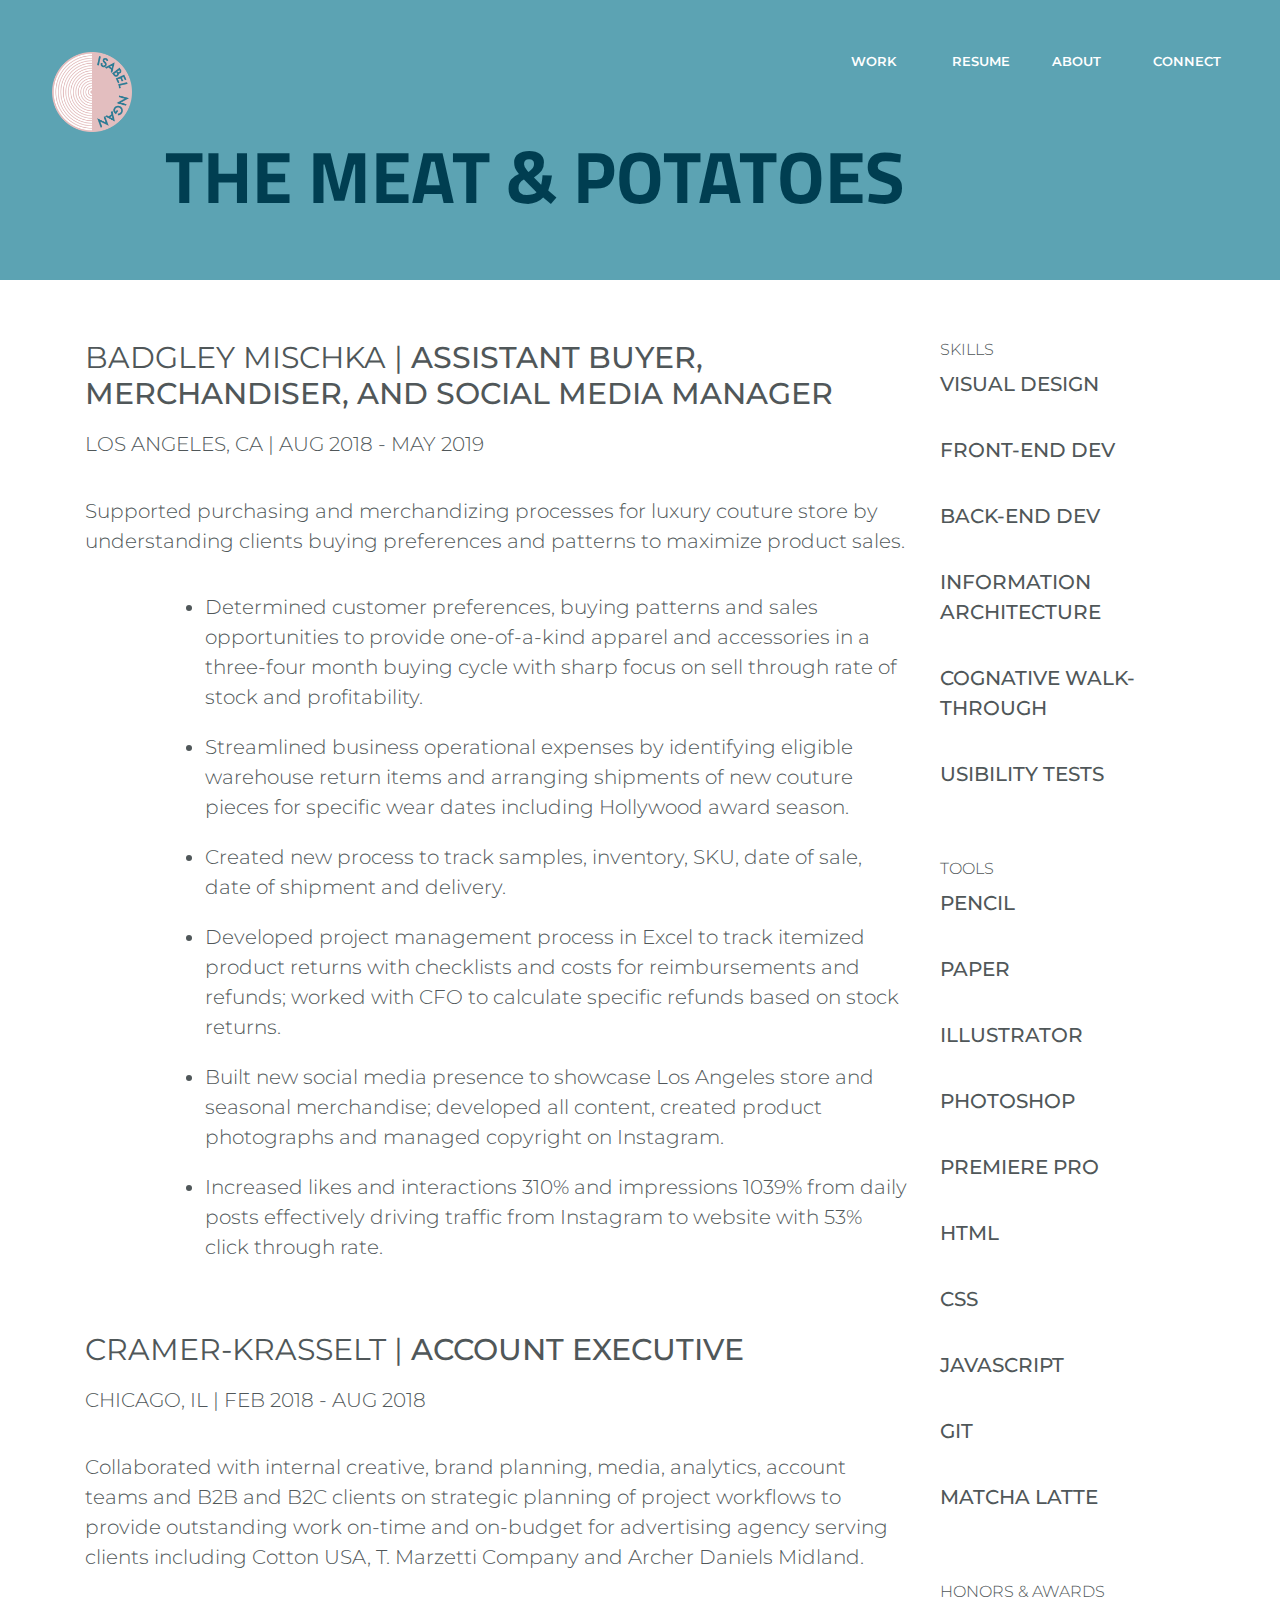
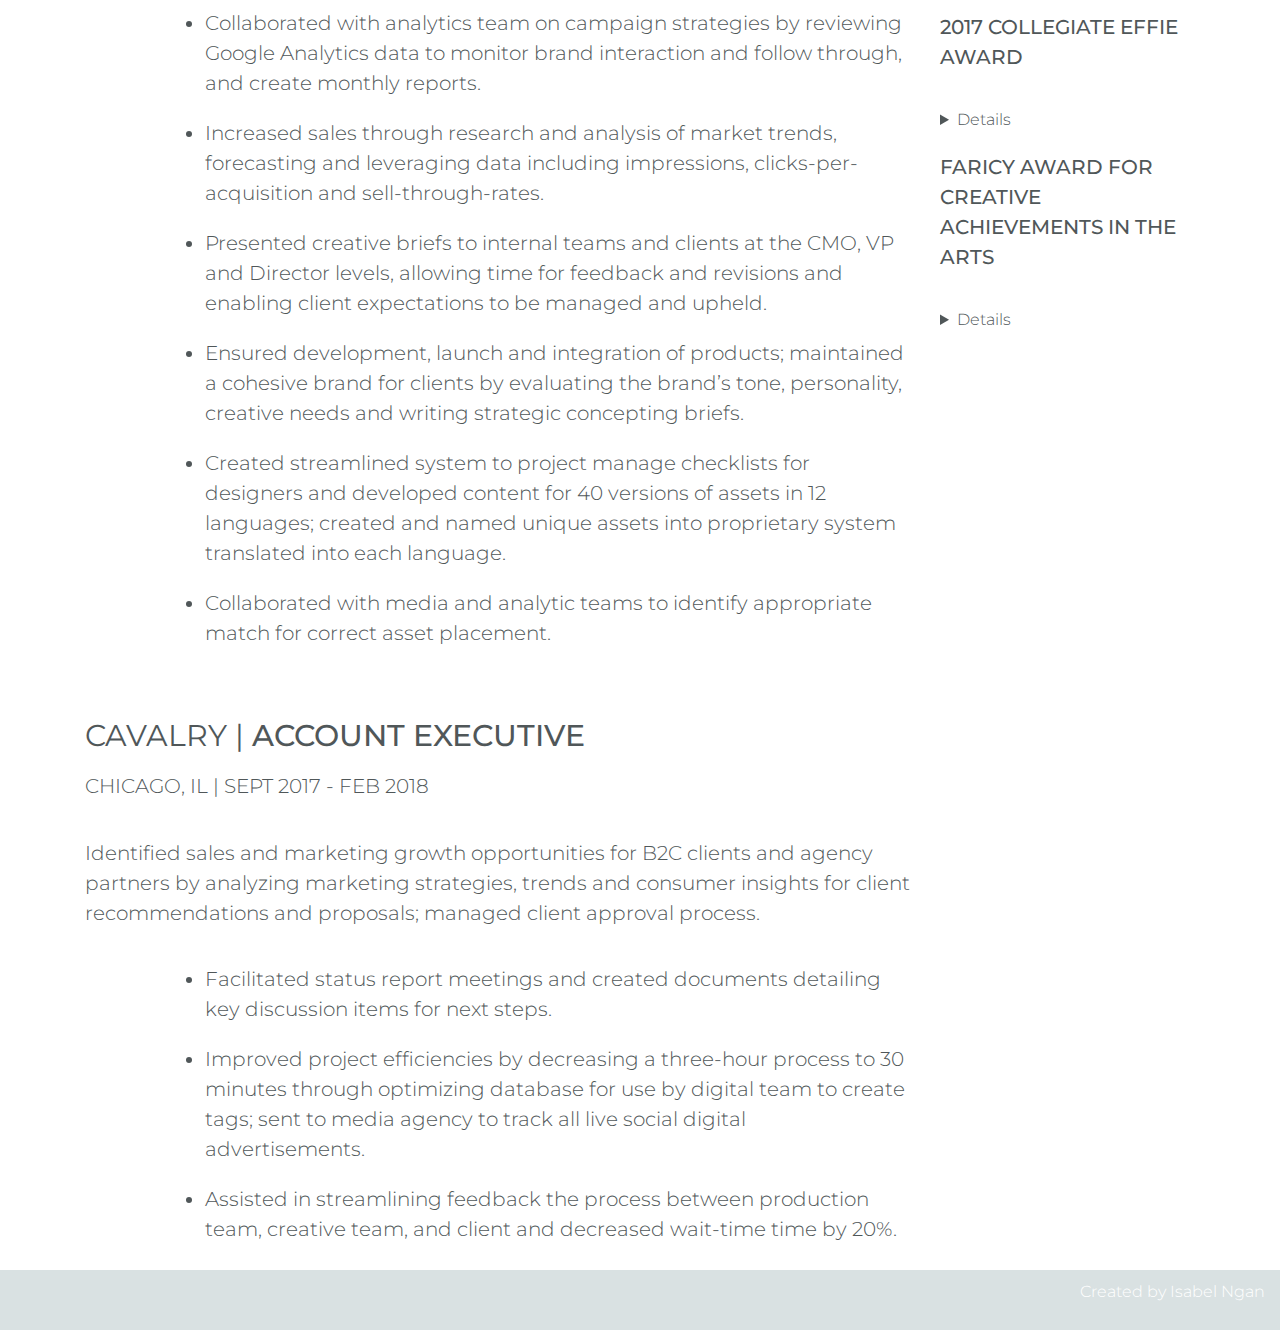
==== resume.html @ e82fddae "updates! aboabout and work and resume are good to go" ====
<!DOCTYPE html>
<html lang="en-us">

<header>
    <title>Isabel Ngan | Resume</title>
    <link rel="stylesheet" href="https://stackpath.bootstrapcdn.com/bootstrap/4.3.1/css/bootstrap.min.css"
        integrity="sha384-ggOyR0iXCbMQv3Xipma34MD+dH/1fQ784/j6cY/iJTQUOhcWr7x9JvoRxT2MZw1T" crossorigin="anonymous">
    <link rel="stylesheet" href="https://maxcdn.bootstrapcdn.com/font-awesome/4.5.0/css/font-awesome.min.css">
    <link rel="stylesheet" type="text/css" href="inganstyle.css">

    <!-----Font Links----->
    <!--Header font-->
    <link href="https://fonts.googleapis.com/css?family=Montserrat:800&display=swap" rel="stylesheet">
    <!--Body/Title3 Font-->
    <link href="https://fonts.googleapis.com/css?family=Montserrat:300,400,500&display=swap" rel="stylesheet">
    <!--Title2 Font-->
    <link href="https://fonts.googleapis.com/css?family=Playfair+Display:400,700&display=swap" rel="stylesheet">
    <!--Title1 Font-->
    <link href="https://fonts.googleapis.com/css?family=Titillium+Web:900&display=swap" rel="stylesheet">
</header>

<body>

    <!--Header-->
    <header class='container-fluid header'>

        <!--Navigation-->
        <nav class='row'>
            <!--Logo-->
            <div class='col-sm-3 col-lg-2'><img src="design logo_website.png" id="logo" alt="Isabel Ngan"></div>
            <!--Space-->
            <div class='col-sm-1 col-lg-6'></div>
            <div class='col-sm-8 col-lg-4'>
                <div class='row'>
                    <div class='menu col-sm-3 col-lg-3'>WORK</div>
                    <div class='menu col-sm-3 col-lg-3'>RESUME</div>
                    <div class='menu col-sm-3 col-lg-3'>ABOUT</div>
                    <div class='menu col-sm-3 col-lg-3'>CONNECT</div>
                </div>
            </div>
        </nav>

        <section class='container-fluid'>
            <div class='row'>
                <div class='col-1'></div>
                <h1 class='col aboutheadtitle'>The Meat & Potatoes</h1>
                <div class='col-1'></div>
            </div>
        </section>
    </header>

    <!--RESUME-->
    <section class='resumepage container'>
        <section class='row'>
            <section class='experience col-9'>
                    <!--Badgley Mischka-->
                    <h3>Badgley Mischka | <span class='position'>Assistant Buyer, Merchandiser, and Social Media
                            Manager</span>
                    </h3>
                    <h3 class='expdetail'>Los Angeles, CA | Aug 2018 - May 2019</h3>
                    <p>Supported purchasing and merchandizing processes for luxury couture store by understanding
                        clients buying
                        preferences and patterns to maximize product sales.</p>
                    <ul>
                        <li>Determined customer preferences, buying patterns and sales opportunities to provide
                            one-of-a-kind
                            apparel and accessories in a three-four month buying cycle with sharp focus on sell through
                            rate of
                            stock and profitability.</li>
                        <li>Streamlined business operational expenses by identifying eligible warehouse return items and
                            arranging
                            shipments of new couture pieces for specific wear dates including Hollywood award season.
                        </li>
                        <li>Created new process to track samples, inventory, SKU, date of sale, date of shipment and
                            delivery.
                        </li>
                        <li>Developed project management process in Excel to track itemized product returns with
                            checklists and
                            costs for reimbursements and refunds; worked with CFO to calculate specific refunds based on
                            stock
                            returns.</li>
                        <li>Built new social media presence to showcase Los Angeles store and seasonal merchandise;
                            developed
                            all
                            content, created product photographs and managed copyright on Instagram.</li>
                        <li> Increased likes and interactions 310% and impressions 1039% from daily posts effectively
                            driving
                            traffic from Instagram to website with 53% click through rate.</li>
                    </ul>

                    <!--CK-->
                    <h3>Cramer-Krasselt | <span class='position'>Account Executive</span></h3>
                    <h3 class='expdetail'>Chicago, IL | Feb 2018 - Aug 2018</h3>
                    <p>Collaborated with internal creative, brand planning, media, analytics, account teams and B2B and
                        B2C
                        clients
                        on strategic planning of project workflows to provide outstanding work on-time and on-budget for
                        advertising
                        agency serving clients including Cotton USA, T. Marzetti Company and Archer Daniels Midland.</p>
                    <ul>
                        <li>Collaborated with analytics team on campaign strategies by reviewing Google Analytics data
                            to
                            monitor
                            brand interaction and follow through, and create monthly reports.</li>
                        <li>Increased sales through research and analysis of market trends, forecasting and leveraging
                            data
                            including impressions, clicks-per-acquisition and sell-through-rates.</li>
                        <li>Presented creative briefs to internal teams and clients at the CMO, VP and Director levels,
                            allowing
                            time for feedback and revisions and enabling client expectations to be managed and upheld.
                        </li>
                        <li>Ensured development, launch and integration of products; maintained a cohesive brand for
                            clients by
                            evaluating the brand’s tone, personality, creative needs and writing strategic concepting
                            briefs.
                        </li>
                        <li>Created streamlined system to project manage checklists for designers and developed content
                            for 40
                            versions of assets in 12 languages; created and named unique assets into proprietary system
                            translated
                            into each language.</li>
                        <li>Collaborated with media and analytic teams to identify appropriate match for correct asset
                            placement.
                        </li>
                    </ul>

                    <!--Cavalry-->
                    <h3>Cavalry | <span class='position'>Account Executive</span></h3>
                    <h3 class='expdetail'>Chicago, IL | Sept 2017 - Feb 2018</h3>
                    <p>Identified sales and marketing growth opportunities for B2C clients and agency partners by
                        analyzing
                        marketing
                        strategies, trends and consumer insights for client recommendations and proposals; managed
                        client
                        approval
                        process.</p>
                    <ul>
                        <li>Facilitated status report meetings and created documents detailing key discussion items for
                            next
                            steps.
                        </li>
                        <li>Improved project efficiencies by decreasing a three-hour process to 30 minutes through
                            optimizing
                            database
                            for use by digital team to create tags; sent to media agency to track all live social
                            digital
                            advertisements.</li>
                        <li>Assisted in streamlining feedback the process between production team, creative team, and
                            client and
                            decreased wait-time time by 20%.</li>
                    </ul>
            </section>
            </div>

            <section class='column col-3'>

                <section class='skillandtool'>
                    <h3 class='listtitle'>Skills</h3>
                    <p class='list'>Visual Design</p>
                    <p class='list'>Front-End Dev</p>
                    <p class='list'>Back-End Dev</p>
                    <p class='list'>Information Architecture</p>
                    <p class='list'>Cognative Walk-Through</p>
                    <p class='list'>Usibility Tests</p>

                    <h3 class='listtitle'>Tools</h3>
                    <p class='list'>Pencil</p>
                    <p class='list'>Paper</p>
                    <p class='list'>Illustrator</p>
                    <p class='list'>Photoshop</p>
                    <p class='list'>Premiere Pro</p>
                    <p class='list'>HTML</p>
                    <p class='list'>CSS</p>
                    <p class='list'>Javascript</p>
                    <p class='list'>Git</p>
                    <p class='list'>Matcha Latte</p>
                </section>

                <section class='honorsandawards'>
                    <h3 class='listtitle'>Honors & Awards</h3>
                    <p class='list'>2017 Collegiate Effie Award</p>
                    <details>First Place | Pitched to Cambell's internal Pace Salsa Team</details>
                    <p class='list'>Faricy Award for Creative Achievements in the Arts</p>
                    <details>Recognized for Senior Thesis | Exploring concent of hair and people's
                        interactions with it</details>

                </section>
            </section>
        </section>

    </section>

    <!--Footer-->
    <footer class="footer container-fluid">
        <secion class='row'>
            <div class='col'>
                <p class='float-right footbody'>Created by Isabel Ngan</p>
            </div>
        </secion>
    </footer>

</body>

</html>
---- inganstyle.css ----
/* ------OVERALL STYLING FONTS------ */

  /* H1 */
.aboutheadtitle {
    font-family: 'Titillium Web', sans-serif;
    color: #003E51;
    font-size: 55pt;
    text-transform: uppercase;
}

.headtitle {
    font-family: 'Titillium Web', sans-serif;
    color: #003E51;
    font-size: 55pt;
    text-transform: uppercase;
    font-weight: 900;
}

h1 {
    font-family: 'Titillium Web', sans-serif;
    color: #3F4444;
    font-size: 55pt;
    text-transform: uppercase;
    font-weight: 700;
}

 /* H2 */
h2 {
    font-family: 'Playfair Display', serif;
    color: #505759;
    font-size: 40pt;
    text-transform: uppercase;
    font-weight: 700;
}

/* H3 */
.headbody {
    font-family: 'Montserrat', sans-serif;
    color: #D9E1E2;
    font-size: 18pt;
    font-weight: 400;
}

h3 {
    font-family: 'Montserrat', sans-serif;
    color: #505759;
    font-size: 20pt;
    font-weight: 500;
    padding-top: 30px;
    padding-bottom: 30px;
}

.footbody {
    font-family: 'Montserrat', sans-serif;
    color: white;
    font-size: 12pt;
    font-weight: 300;
}

/* Body */

p {
    font-family: 'Montserrat', sans-serif;
    color: #505759;
    font-size: 15pt;
    font-weight: 300;
    padding-top: 10px;
    padding-bottom: 10px;
}

li {
    font-family: 'Montserrat', sans-serif;
    color: #505759;
    font-size: 15pt;
    font-weight: 300;
    padding-top: 10px;
    padding-bottom: 10px;
    margin-left: 80px;
    
}

/* -------------HEADER------------ */
.header {
    width: 100%;
    padding: 52px;
    background-color: #5CA3B3;
    
}

.menu {
    width: 100%;
    padding-right: 10px;
    padding-left: 10px;
    font-family: 'Montserrat', sans-serif;
    color: white;
    font-size: 10pt;
    font-weight: 600;  
}

.menu:hover{
    color: #003E51;
}

.menu:active{
    color: #003241;
}

/* Logo */
#logo {
    width: 80px;
    height: 80px;
}


/* ------- LETS CONNECT-------- */
.hline { 
    height:2px;
    background: #D0D3D4;
    width: 90%;
    margin: 10px auto;
    margin-top: 50px;
    margin-bottom: 50px;

}

 /* -------Footer Box-------- */
 .footer {
    background-color: #D9E1E2;
}


/*------------PAGE SPECIFIC ------------------*/

/* WORK PAGE */
.work1 {
    background: url(work-image/robert-zunikoff-53898-unsplash.jpg);
    height: 400px;
    background-size: 100%;
    line-height: 1.4;
    padding: 120px 50px 50px 50px;
}


.work2 {
    background: url(work-image/brendan-miranda-652484-unsplash.jpg);
    height: 400px;
    background-size: 100%;
    line-height: 1.4;
    padding: 120px 50px 50px 50px;
}

.work3 {
    background: url(work-image/zach-lucero-802489-unsplash.jpg);
    height: 400px;
    background-size: 100%;
    line-height: 1.4;
    padding: 120px 50px 50px 50px;
}

.work4 {
    background: url(work-image/aleks-dorohovich-1089460-unsplash.jpg);
    height: 400px;
    background-size: 100%;
    line-height: 1.4;
    padding: 120px 50px 50px 50px;
}

.work5 {
    background: url(work-image/marcus-wallis-607534-unsplash.jpg);
    height: 400px;
    background-size: 100%;
    line-height: 1.4;
    padding: 120px 50px 50px 50px;
}

.worktitle {
    display: inline;
    width: 100%;
    height: 80px;
    background-color:rgba(255, 255, 255, 0.7);
  

}
/*RESUME PAGE*/

/* RESUME PAGE*/

.listtitle {
    font-weight: 300;
    font-size: 12pt;
}

.list {
    text-transform: uppercase;
    font-weight: 500;
}

details {
    font-family: 'Montserrat', sans-serif;
    color: #505759;
    font-size: 12pt;
    font-weight: 300;
    padding-top: 10px;
    padding-bottom: 10px;
}

.position {
    font-weight: 500;
}

.expdetail {
    font-weight: 300;
    padding-top: 20px;
    padding-bottom: 30px;
    margin-top: 0px;
    font-size: 20px;
}

h3 {
    margin-top: 30px;
    margin-bottom: 0px;
    padding-bottom: 0px;
    font-size: 30px;
    text-transform: uppercase;
    font-weight: 400;
}
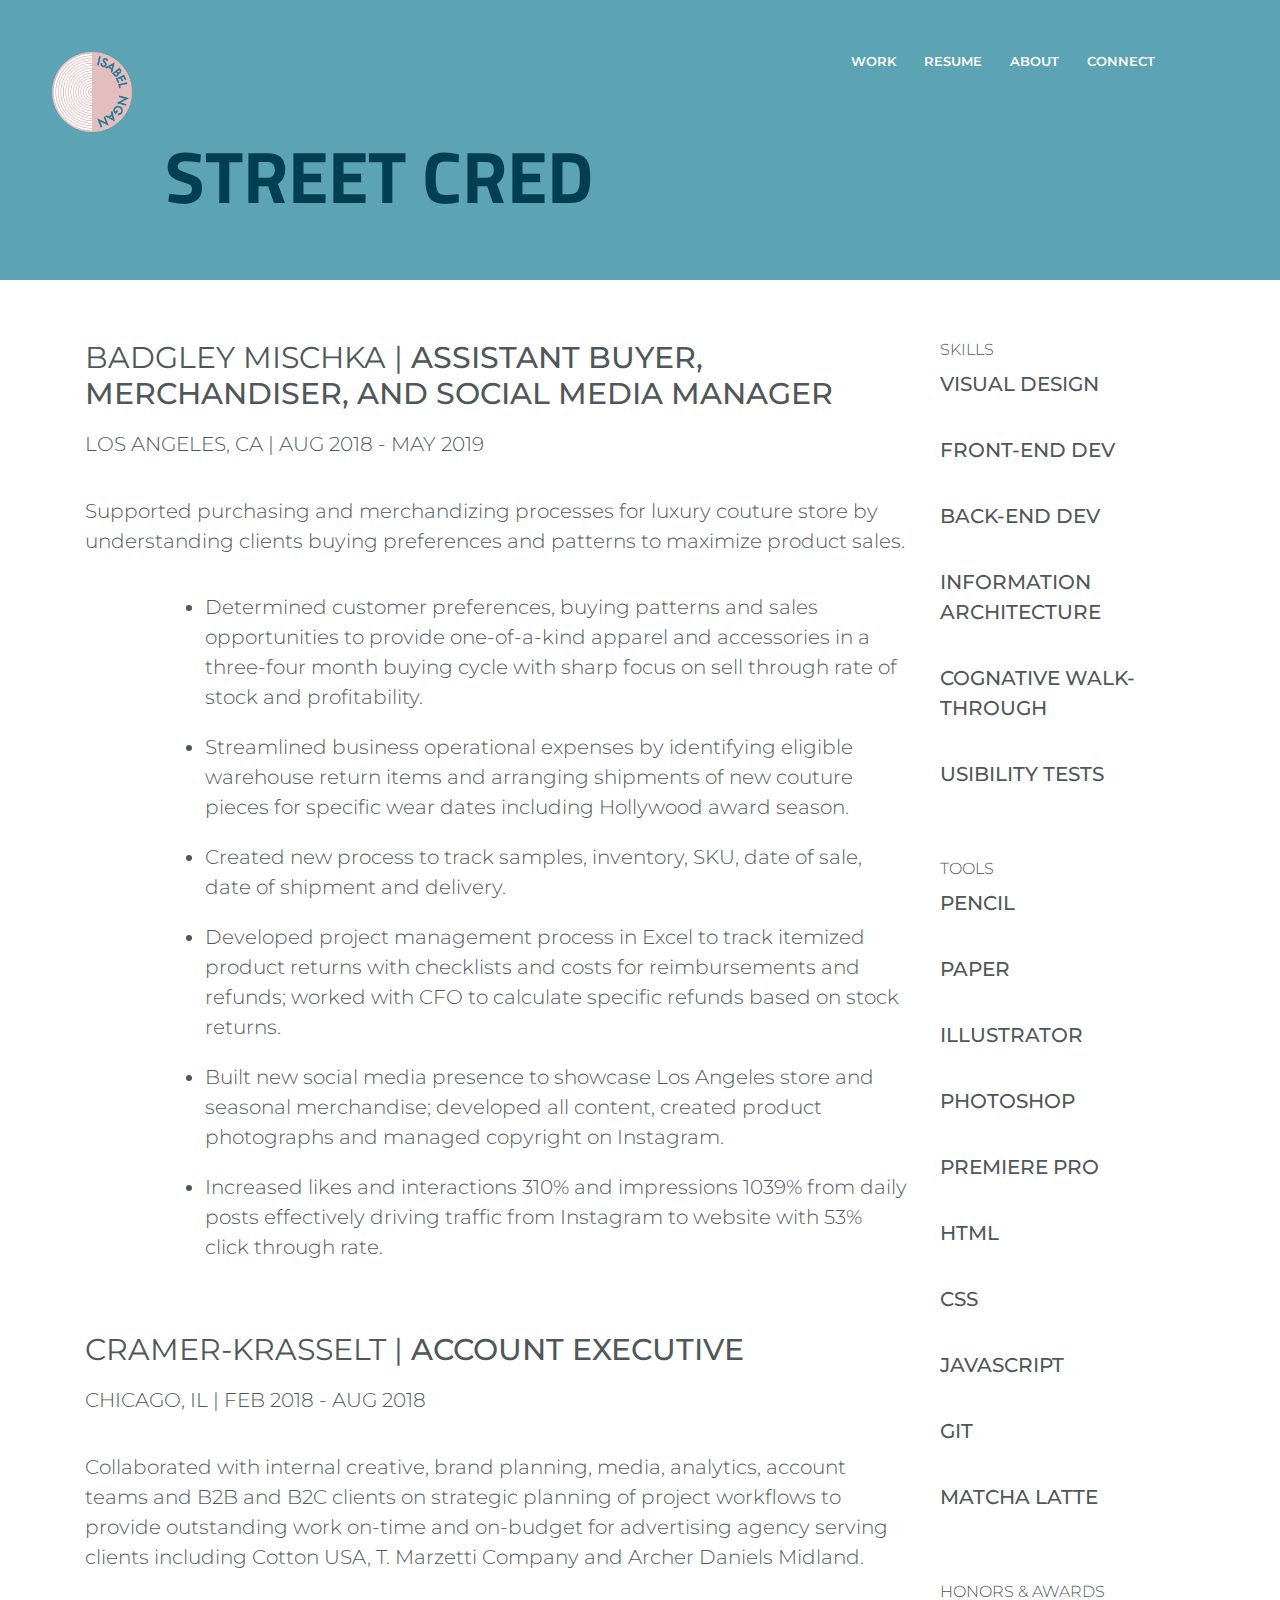
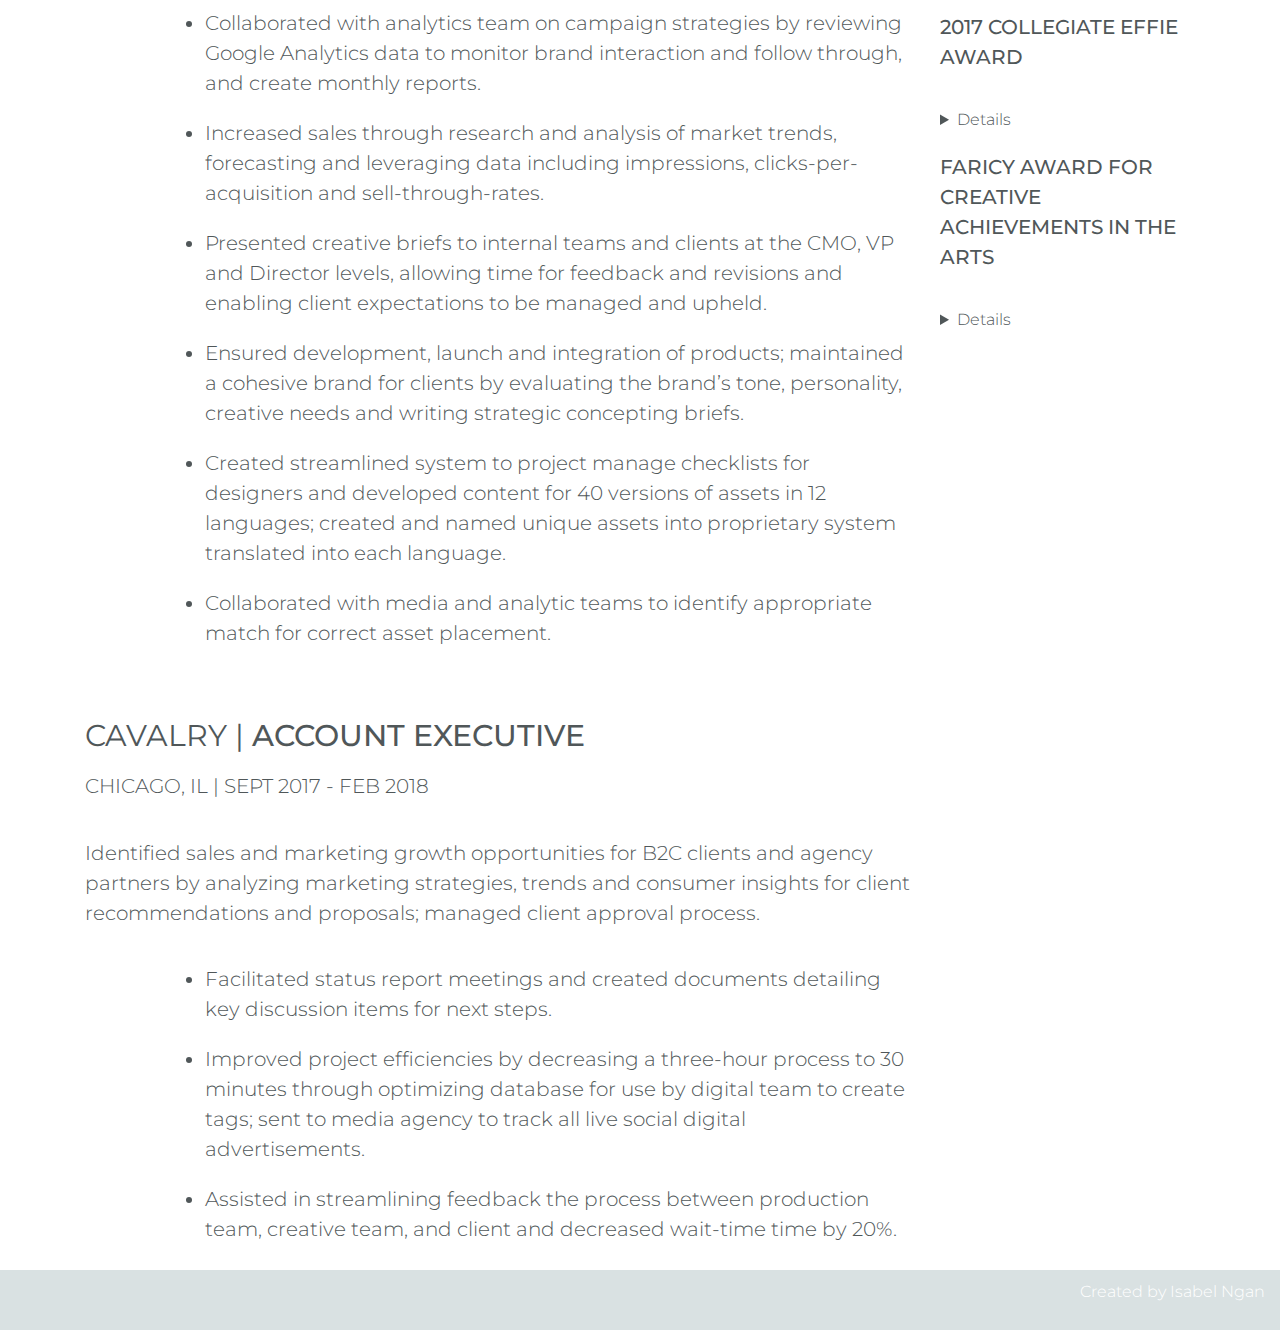
==== commit 359f4ef4: "nav link" ====
--- a/resume.html
+++ b/resume.html
@@ -32,10 +32,18 @@
             <div class='col-sm-1 col-lg-6'></div>
             <div class='col-sm-8 col-lg-4'>
                 <div class='row'>
-                    <div class='menu col-sm-3 col-lg-3'>WORK</div>
-                    <div class='menu col-sm-3 col-lg-3'>RESUME</div>
-                    <div class='menu col-sm-3 col-lg-3'>ABOUT</div>
-                    <div class='menu col-sm-3 col-lg-3'>CONNECT</div>
+                    <a href="https://ingan274.github.io/Bootstrap-Portfolio/work.html" class='list-inline-item'>
+                        <div class='menu col-sm-3 col-lg-3'>WORK</div>
+                    </a>
+                    <a href="https://ingan274.github.io/Bootstrap-Portfolio/resume.html" class='list-inline-item'>
+                        <div class='menu col-sm-3 col-lg-3'>RESUME</div>
+                    </a>
+                    <a href="https://ingan274.github.io/Bootstrap-Portfolio/" class='list-inline-item'>
+                        <div class='menu col-sm-3 col-lg-3'>ABOUT</div>
+                    </a>
+                    <a href="https://ingan274.github.io/Bootstrap-Portfolio/connect.html" class='list-inline-item'>
+                        <div class='menu col-sm-3 col-lg-3'>CONNECT</div>
+                    </a>
                 </div>
             </div>
         </nav>
@@ -43,7 +51,7 @@
         <section class='container-fluid'>
             <div class='row'>
                 <div class='col-1'></div>
-                <h1 class='col aboutheadtitle'>The Meat & Potatoes</h1>
+                <h1 class='col aboutheadtitle'>Street Cred</h1>
                 <div class='col-1'></div>
             </div>
         </section>
--- a/inganstyle.css
+++ b/inganstyle.css
@@ -123,6 +123,15 @@
 
 }
 
+.hlinetop { 
+    height:2px;
+    background: #5CA3B;
+    width: 90%;
+    margin: 10px auto;
+    margin-bottom: 50px;
+
+}
+
  /* -------Footer Box-------- */
  .footer {
     background-color: #D9E1E2;
@@ -174,15 +183,12 @@
 }
 
 .worktitle {
-    display: inline;
     width: 100%;
     height: 80px;
     background-color:rgba(255, 255, 255, 0.7);
   
 
 }
-/*RESUME PAGE*/
-
 /* RESUME PAGE*/
 
 .listtitle {
@@ -224,4 +230,10 @@
     text-transform: uppercase;
     font-weight: 400;
 }
+
+/* CONNECT PAGE */
+.symbol {
+    color: #D9E1E2;
+    font-weight: 700;
+}
     